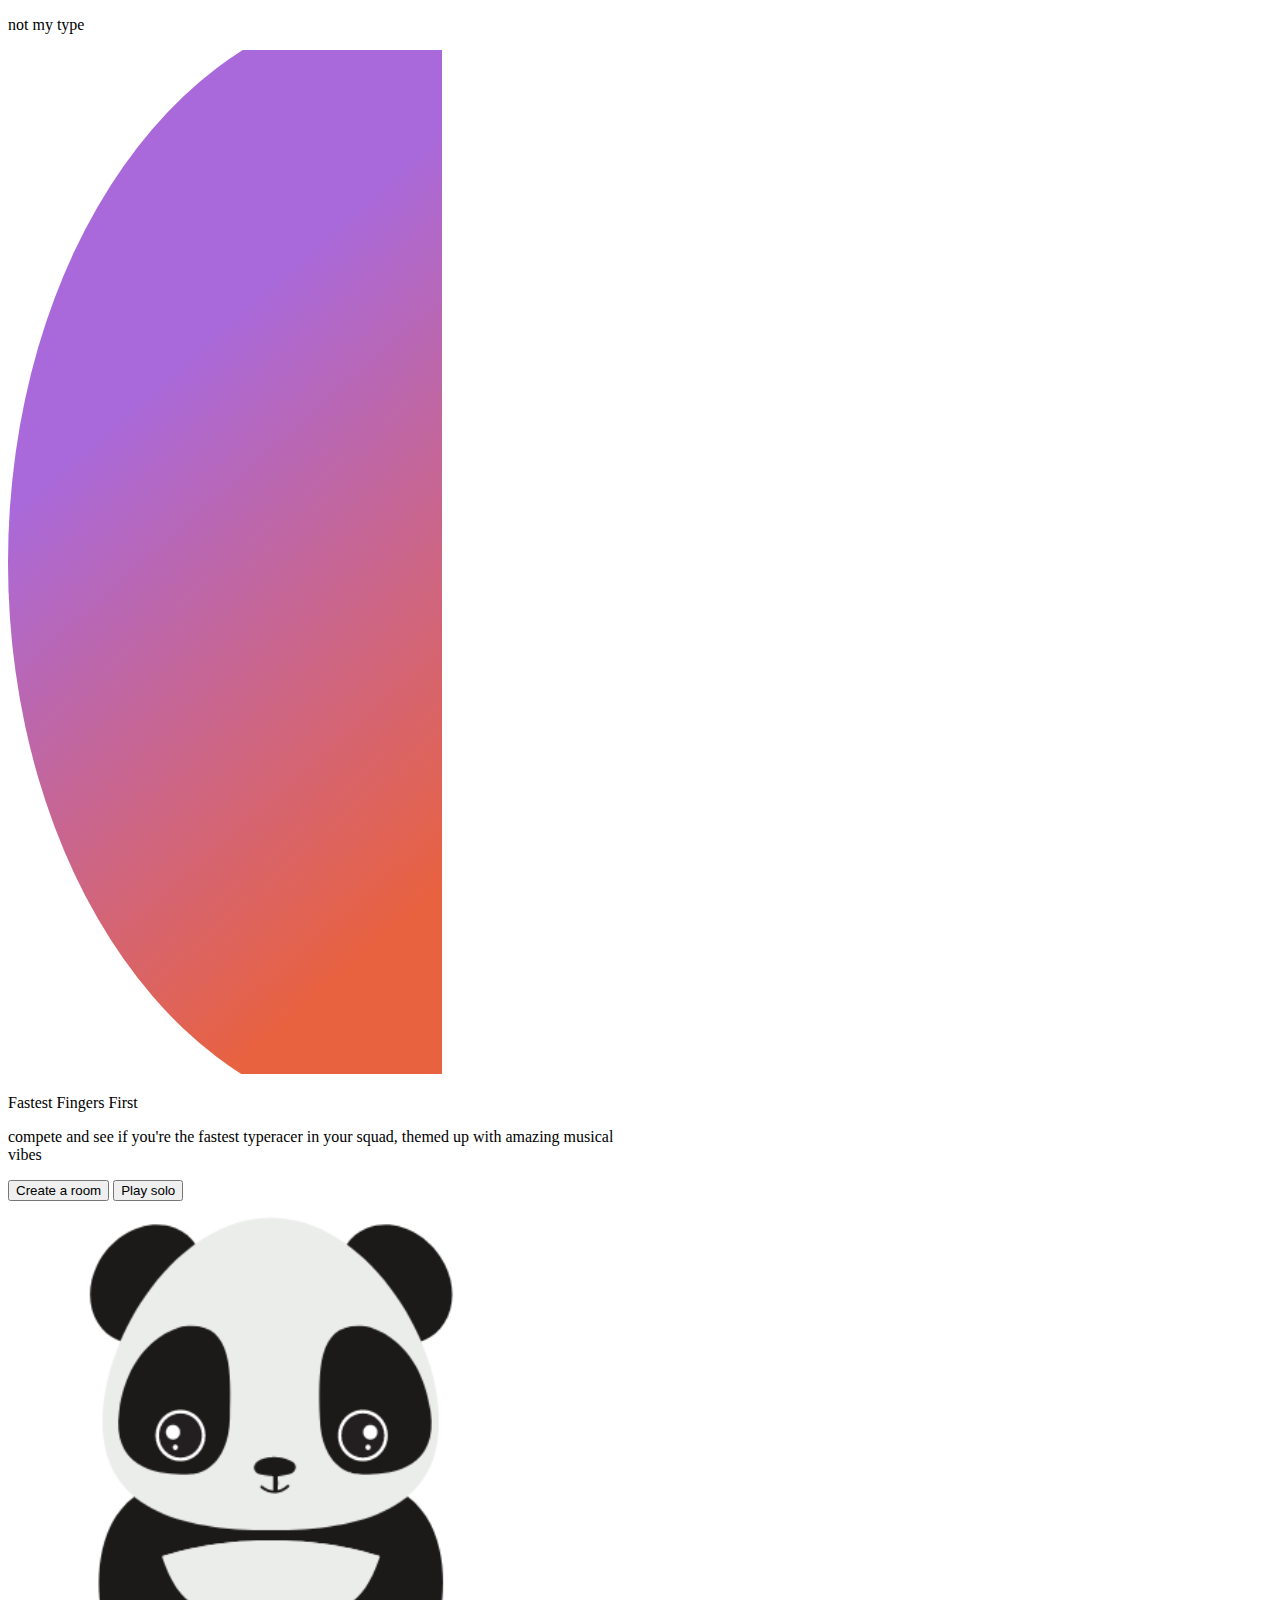
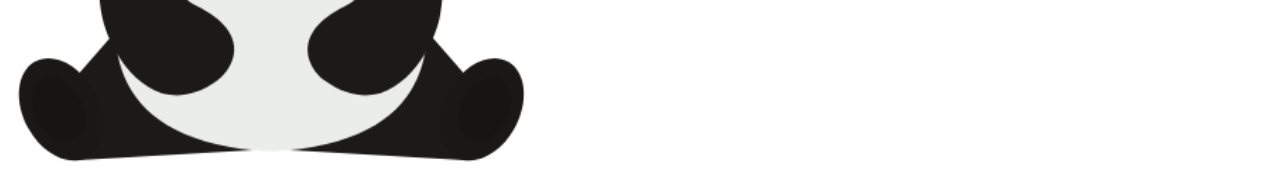
==== templates/index.html @ 6d84204c "add frontend part" ====
<!DOCTYPE html>
<html lang="en">
<head>
    <meta charset="UTF-8">
    <meta http-equiv="X-UA-Compatible" content="IE=edge">
    <link rel="shortcut icon" href="https://media.discordapp.net/attachments/873911486488121344/929328632848064512/Untitled_design_1_1.png" type="image/x-icon">
    <meta name="viewport" content="width=device-width, initial-scale=1.0">
    <link rel="stylesheet" href="../static/style/index.css">
    <title>not my type - home</title>
</head>
<body>
    <p class="header">not my type</p>
    <img src="../static/images/gradbg.svg" alt="" class="image">
    <div class="content">
        <div style="width: 40rem;"><p class="title">Fastest Fingers First</p>
        <p class="subtitle">compete and see if you're the fastest typeracer in your squad, themed up with amazing musical vibes</p>
        <button class="b1" onclick="window.location.href='/create/{{code}}'">Create a room</button>
        <button class="b2" onclick="window.location.href='/play'">Play solo</button>
        </div>
        <div>
            <img src="../static/images/panda.svg" class="panda" alt="">
        </div>
    </div>
</body>
</html>
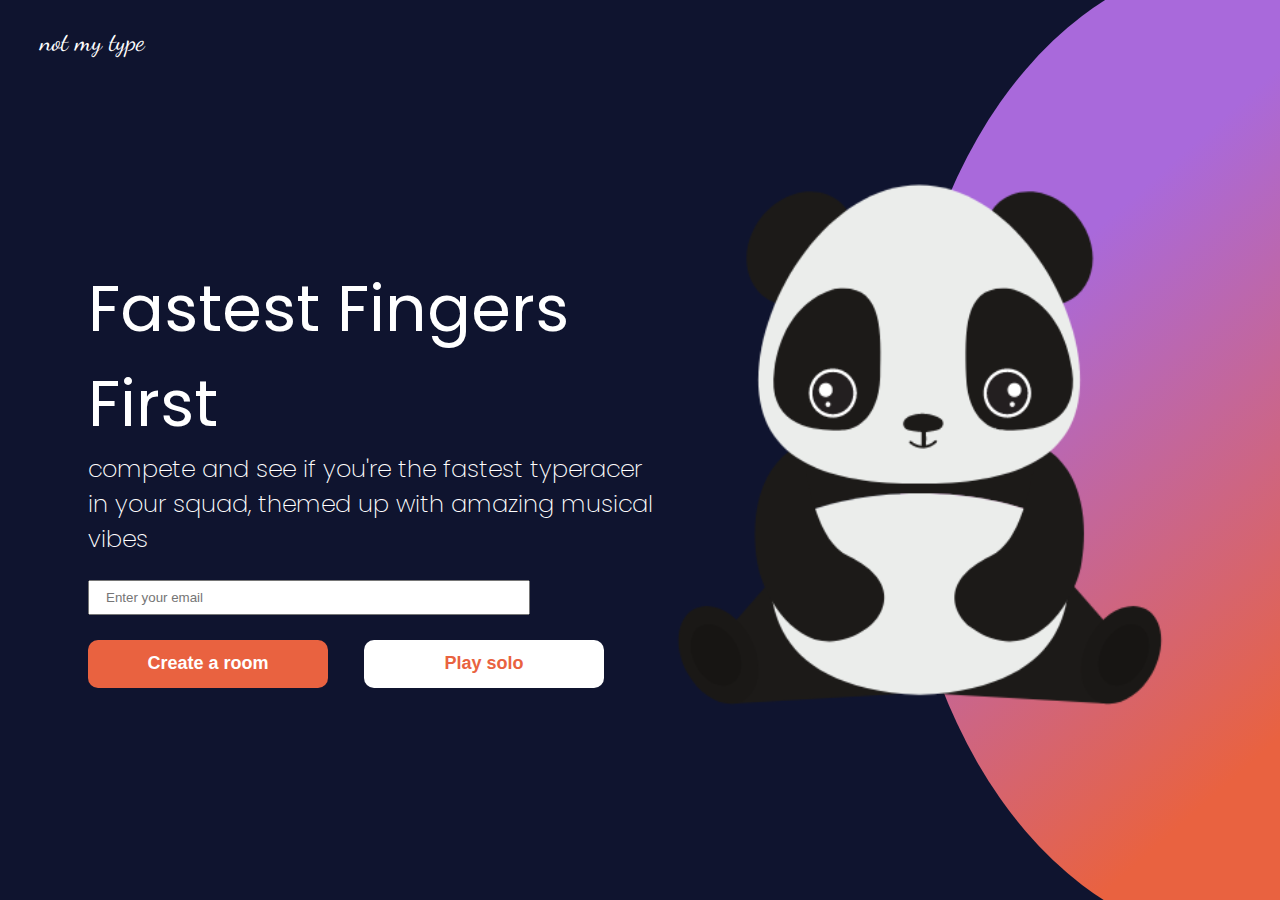
==== commit c21e4c39: "add join and invite" ====
--- a/templates/index.html
+++ b/templates/index.html
@@ -14,7 +14,9 @@
     <div class="content">
         <div style="width: 40rem;"><p class="title">Fastest Fingers First</p>
         <p class="subtitle">compete and see if you're the fastest typeracer in your squad, themed up with amazing musical vibes</p>
-        <button class="b1" onclick="window.location.href='/create/{{code}}'">Create a room</button>
+        <input type="text" style="padding: 0.5rem 1rem; width: 70%;" placeholder="Enter your email" id="email">
+        <br><br>
+        <button class="b1" onclick="window.location.href='/create-room/{{code}},'+document.getElementById('email').value">Create a room</button>
         <button class="b2" onclick="window.location.href='/play'">Play solo</button>
         </div>
         <div>
--- a/static/style/index.css
+++ b/static/style/index.css
@@ -0,0 +1,74 @@
+@import url('https://fonts.googleapis.com/css2?family=Dancing+Script&family=Poppins&display=swap');
+
+html{
+    background-color: rgba(15, 20, 47, 1);
+    color: white;
+}
+
+.header{
+    font-family: 'Dancing Script', cursive;
+    font-size: 1.6rem;
+    margin-left: 2rem;
+}
+
+.image{
+    position: absolute;
+    z-index: -1;
+    right: 0;
+    top: 0;
+    height: 100vh;
+}
+
+.content{
+    
+font-family: 'Poppins', sans-serif;
+    padding-left: 5rem;
+    padding-right: 5rem;
+    display: flex;
+    justify-content: space-between;
+    height: 80vh;
+    /* background-color: pink; */
+align-items: center;
+}
+
+
+.panda{
+    height: 60vh;
+}
+
+.title{
+font-size: 4rem;
+}
+
+.subtitle{
+    margin-top: -4rem;
+    font-weight: 200;
+    font-size: 1.5rem;
+}
+button{
+   width: 15rem;
+   height: 3rem;
+   font-size: large;
+   border-radius: 10px;
+   font-weight: 600;
+}
+
+.b1{
+    background: rgba(233, 98, 64, 1);
+
+    color: white;
+    border: rgba(233, 98, 64, 1);
+    margin-right: 2rem;
+}
+
+.b2{   background: white;
+
+    color: rgba(233, 98, 64, 1);
+    border: white;
+
+}
+
+input{
+    
+    padding: 1rem 0.8rem;
+}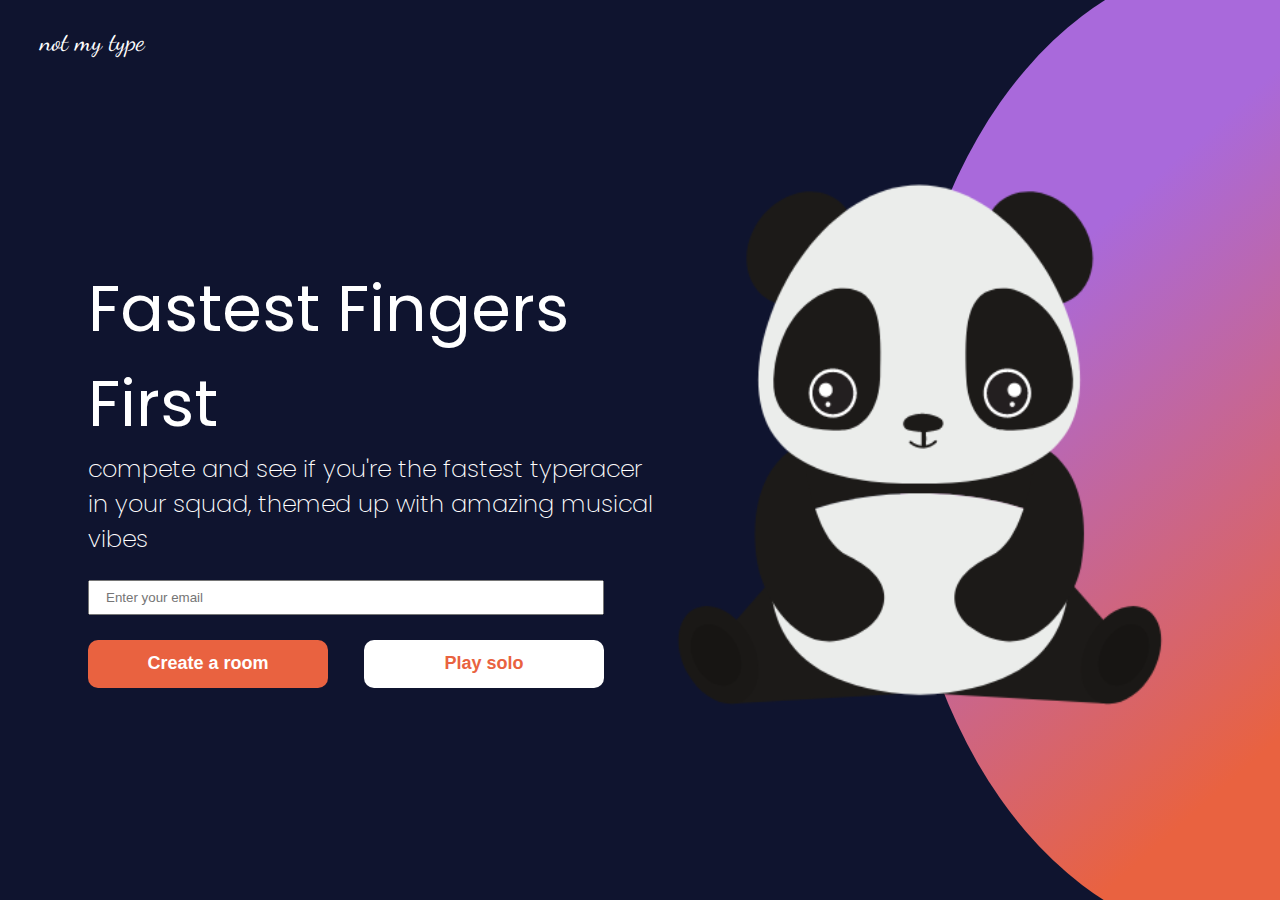
==== commit 619e2570: "add sms and more" ====
--- a/templates/index.html
+++ b/templates/index.html
@@ -14,7 +14,7 @@
     <div class="content">
         <div style="width: 40rem;"><p class="title">Fastest Fingers First</p>
         <p class="subtitle">compete and see if you're the fastest typeracer in your squad, themed up with amazing musical vibes</p>
-        <input type="text" style="padding: 0.5rem 1rem; width: 70%;" placeholder="Enter your email" id="email">
+        <input type="text" style="padding: 0.5rem 1rem; width: 30rem;" placeholder="Enter your email" id="email">
         <br><br>
         <button class="b1" onclick="window.location.href='/create-room/{{code}},'+document.getElementById('email').value">Create a room</button>
         <button class="b2" onclick="window.location.href='/play'">Play solo</button>
--- a/static/style/index.css
+++ b/static/style/index.css
@@ -71,4 +71,8 @@
 input{
     
     padding: 1rem 0.8rem;
+}
+
+.textbaamzi{
+    font-family: 'Poppins', sans-serif;
 }